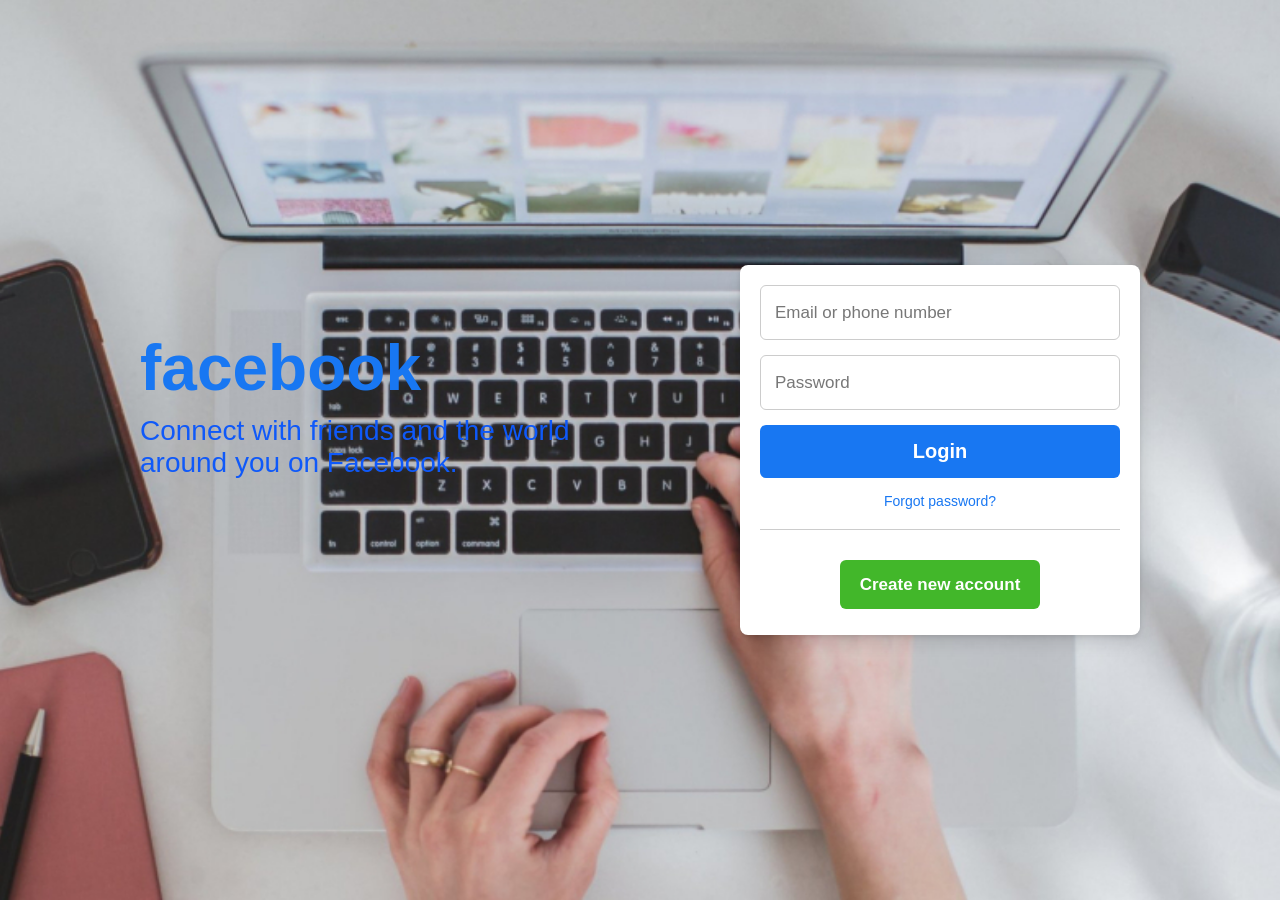
==== index.html @ afb68aa5 "update now" ====
<!DOCTYPE html>
<html lang="en">
<head>
    <meta charset="UTF-8">
    <meta name="viewport" content="width=device-width, initial-scale=1.0">
    <title>Facebook login pages</title>
    <link rel="stylesheet" href="style.css">
</head>
<body>
    <body>
        <div class="container flex">
          <div class="facebook-page flex">
            <div class="text">
              <h1>facebook</h1>
              <p>Connect with friends and the world </p>
              <p> around you on Facebook.</p>
            </div>
            <form action="#">
              <input type="email" placeholder="Email or phone number" required>
              <input type="password" placeholder="Password" required>
              <div class="link">
                <button type="submit" class="login">Login</button>
                <a href="#" class="forgot">Forgot password?</a>
              </div>
              <hr>
              <div class="button">
                <a href="#">Create new account</a>
              </div>
            </form>
          </div>
        </div>
      </body>
</body>
</html>
---- style.css ----
* {
  margin: 0;
  padding: 0;
  box-sizing: border-box;
  font-family: 'Roboto', sans-serif;
}
  
.flex {
  display: flex;
  align-items: center;
}
  
.container {
  padding: 0 15px;
  min-height: 100vh;
  justify-content: center;
  background-image: url("img/facebook.jpg");
  background-size: cover;
  background-position: bottom center;
}
  
.facebook-page {
  justify-content: space-between;
  max-width: 1000px;
  width: 100%;
}
  
.facebook-page .text {
  margin-bottom: 90px;
}

.facebook-page h1 {
  color: #1877f2;
  font-size: 4rem;
  margin-bottom: 10px;
}
  
.facebook-page p {
  color: #0f59f9;
  font-size: 1.75rem;
  white-space: nowrap;
}

form {
  display: flex;
  flex-direction: column;
  background: #fff;
  border-radius: 8px;
  padding: 20px;
  box-shadow: 0 2px 4px rgba(0, 0, 0, 0.1),
    0 8px 16px rgba(0, 0, 0, 0.1);
  max-width: 400px;
  width: 100%;
}
  
form input {
  height: 55px;
  width: 100%;
  border: 1px solid #ccc;
  border-radius: 6px;
  margin-bottom: 15px;
  font-size: 1rem;
  padding: 0 14px;
}
  
form input:focus {
  outline: none;
  border-color: #1877f2;
}

::placeholder {
  color: #777;
  font-size: 1.063rem;
}
  
.link {
  display: flex;
  flex-direction: column;
  text-align: center;
  gap: 15px;
}

.link .login {
  border: none;
  outline: none;
  cursor: pointer;
  background: #1877f2;
  padding: 15px 0;
  border-radius: 6px;
  color: #fff;
  font-size: 1.25rem;
  font-weight: 600;
  transition: 0.2s ease;
}
  
.link .login:hover {
  background: #0d65d9;
}

form a {
  text-decoration: none;
}

.link .forgot {
  color: #1877f2;
  font-size: 0.875rem;
}

.link .forgot:hover {
  text-decoration: underline;
}
  
hr {
  border: none;
  height: 1px;
  background-color: #ccc;
  margin-bottom: 20px;
  margin-top: 20px;
}

.button {
  margin-top: 25px;
  text-align: center;
  margin-bottom: 20px;
}

.button a {
  padding: 15px 20px;
  background: #42b72a;
  border-radius: 6px;
  color: #fff;
  font-size: 1.063rem;
  font-weight: 600;
  transition: 0.2s ease;
}
  
.button a:hover {
    background: #3ba626;
}
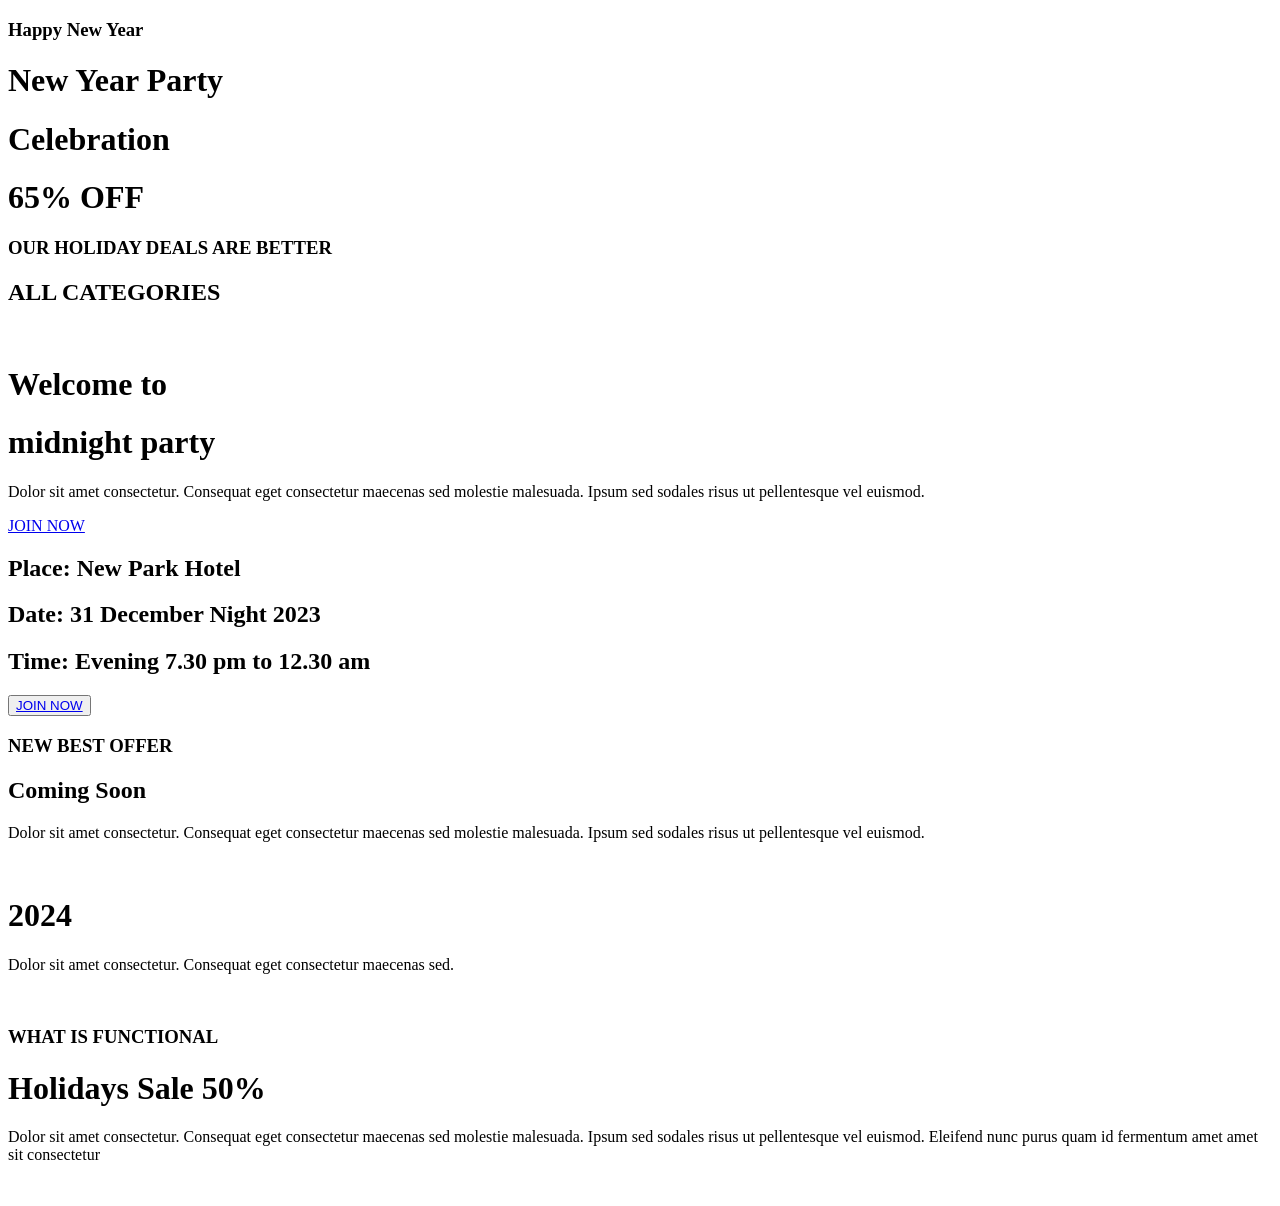
==== commit 5afe37dc: "Update index.html" ====
--- a/index.html
+++ b/index.html
@@ -3,32 +3,73 @@
 <head>
     <meta charset="UTF-8">
     <meta name="viewport" content="width=device-width, initial-scale=1.0">
-    <title>Facebook login pages</title>
-    <link rel="stylesheet" href="style.css">
-</head>
+    <title>B9A1 New Year New Mission</title>
+    <link rel="stylesheet" href="css/style.css">
 <body>
-    <body>
-        <div class="container flex">
-          <div class="facebook-page flex">
-            <div class="text">
-              <h1>facebook</h1>
-              <p>Connect with friends and the world </p>
-              <p> around you on Facebook.</p>
+    <header>        
+        <div class="baner-title">
+            <h3>Happy New Year</h3>
+            <h1>New Year Party</h1>
+            <h1>Celebration</h1>
+        </div>
+    </header>
+    <main>
+        <div class="firstbody">
+            <h1>65% OFF</h1>
+            <h3>OUR HOLIDAY DEALS ARE BETTER</h3>
+            <h2>ALL CATEGORIES</h2>
+            <img src="resources/New Year Photo.png" alt="">
+        </div>
+        <div class="secondbody">
+            <div class="cildsecondbody">
+                <h1>Welcome to</h1>
+                <h1>midnight party</h1>
+                <p>Dolor sit amet consectetur. Consequat eget consectetur maecenas sed molestie malesuada. Ipsum sed sodales risus ut pellentesque vel euismod. </p>
+                <a href="#">JOIN NOW</a>
             </div>
-            <form action="#">
-              <input type="email" placeholder="Email or phone number" required>
-              <input type="password" placeholder="Password" required>
-              <div class="link">
-                <button type="submit" class="login">Login</button>
-                <a href="#" class="forgot">Forgot password?</a>
-              </div>
-              <hr>
-              <div class="button">
-                <a href="#">Create new account</a>
-              </div>
-            </form>
-          </div>
         </div>
-      </body>
+        <div class="thardbody">
+            <div  class="thardbodychild">
+                <div class="childtime">
+                    <h2>Place: New Park Hotel</h2>
+                    <h2>Date: 31 December Night 2023</h2>
+                    <h2>Time: Evening 7.30 pm to 12.30 am</h2>
+                </div>
+                <div>
+                    <button class="primary-buton"><a href="#">JOIN NOW</a></button>
+                </div>
+            </div>
+        </div>
+        <div  class="forthbody">
+            <div>
+                <h3>NEW BEST OFFER</h3>
+                <h2>Coming Soon</h2>
+                <p class="primary-ptag">Dolor sit amet consectetur. Consequat eget consectetur maecenas sed molestie malesuada. Ipsum sed sodales risus ut pellentesque vel euismod. </p>
+            </div>
+            <div class="imgEllipse">
+                <img src="resources/Ellipse 1.png" alt="">
+            </div>
+            <div>
+                <h1>2024</h1>
+                <p>Dolor sit amet consectetur. Consequat eget consectetur maecenas sed.</p>
+                <img src="resources/Group 96.png" alt="">
+            </div>
+        </div>
+        <div class="fivebody">
+            <h3>
+                WHAT IS FUNCTIONAL
+            </h3>
+            <h1>Holidays Sale 50%</h1>
+            <p>Dolor sit amet consectetur. Consequat eget consectetur maecenas sed molestie malesuada. Ipsum sed sodales risus ut pellentesque vel euismod. Eleifend nunc purus quam id fermentum amet amet sit consectetur</p>
+        </div>
+        <div class="sixbody">
+            <img src="resources/Group 75.png" alt="">
+            <img src="resources/Group 44.png" alt="">
+            <img src="resources/Rectangle 1.png" alt="">
+        </div>
+    </main>
+    <footer>
+
+    </footer>
 </body>
-</html>+</html>
